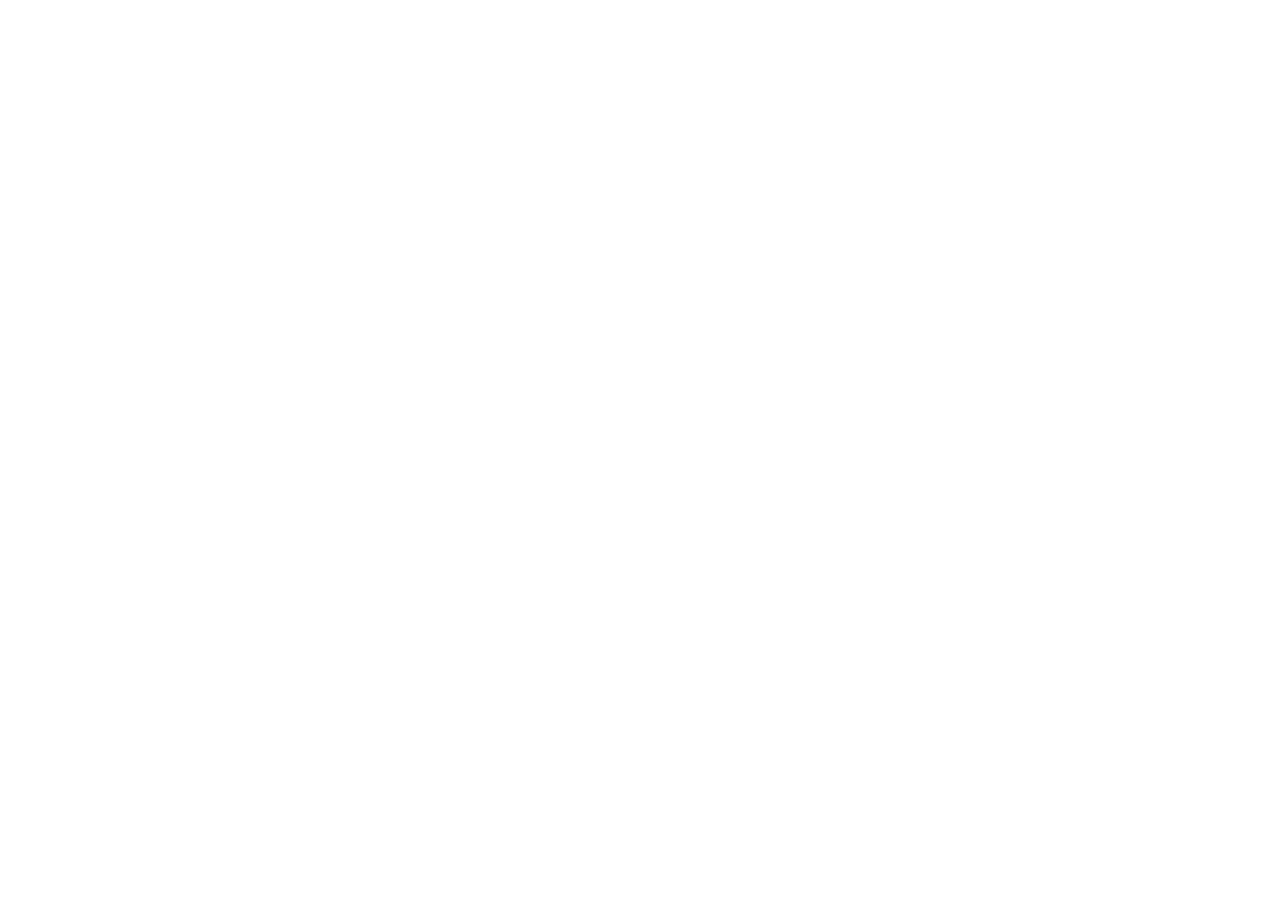
==== Proyecto Final/src/views/3dterrestre.html @ 62eae665 "Add files via upload" ====
<!DOCTYPE html>
<html lang="en">
<head>
    <meta charset="UTF-8">
    <meta name="viewport" content="width=device-width, initial-scale=1.0">
    <title>Cargar Modelo 3D</title>
    
</head>
<body>
    
</body>
</html>
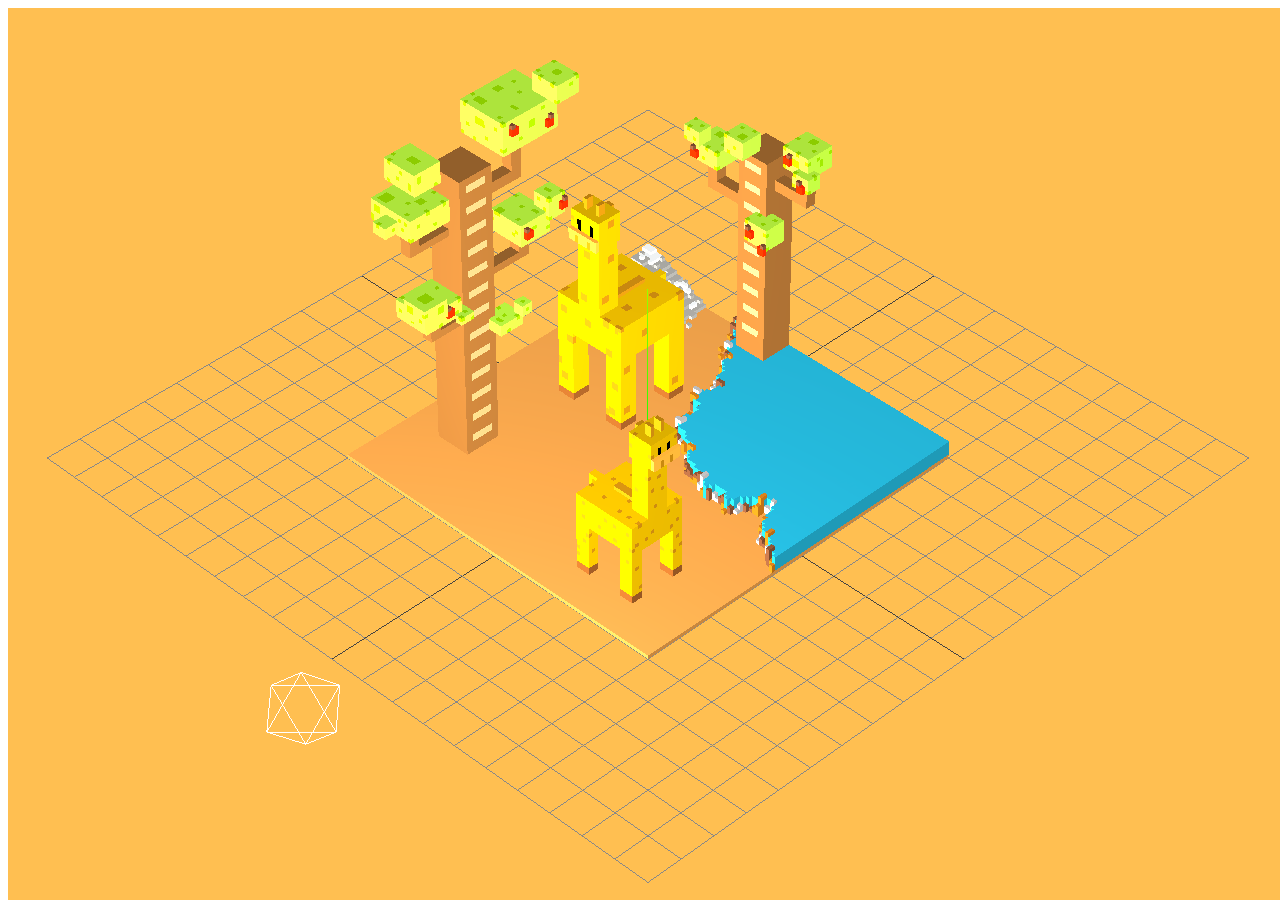
==== commit 0be7705f: "Add files via upload" ====
--- a/Proyecto Final/src/views/3dterrestre.html
+++ b/Proyecto Final/src/views/3dterrestre.html
@@ -1,12 +1,35 @@
 <!DOCTYPE html>
 <html lang="en">
-<head>
-    <meta charset="UTF-8">
-    <meta name="viewport" content="width=device-width, initial-scale=1.0">
-    <title>Cargar Modelo 3D</title>
-    
-</head>
-<body>
-    
-</body>
+  <head>
+    <meta charset="UTF-8" />
+    <meta name="viewport" content="width=device-width, initial-scale=1.0" />
+    <title>Models 3D - USB</title>
+    <link rel="icon" type="image/png" href="src/img/4720458.png" />
+
+    <link
+      href="https://cdn.jsdelivr.net/npm/bootstrap@5.3.1/dist/css/bootstrap.min.css"
+      rel="stylesheet"
+      integrity="sha384-4bw+/aepP/YC94hEpVNVgiZdgIC5+VKNBQNGCHeKRQN+PtmoHDEXuppvnDJzQIu9"
+      crossorigin="anonymous"
+    />
+    <script
+      src="https://cdn.jsdelivr.net/npm/bootstrap@5.3.1/dist/js/bootstrap.bundle.min.js"
+      integrity="sha384-HwwvtgBNo3bZJJLYd8oVXjrBZt8cqVSpeBNS5n7C8IVInixGAoxmnlMuBnhbgrkm"
+      crossorigin="anonymous"
+    ></script>
+
+    <script src="../libs/three.js-master/three.min.js"></script>
+    <script src="../libs/controls/OrbitControls.js"></script>
+
+    <!-- OBJ / MTL -->
+    <script src="../libs/load/OBJLoader.js"></script>
+    <script src="../libs/load/MTLLoader.js"></script>
+
+    <!-- My Logic Document -->
+    <script src="../Js/main3.js"></script>
+    <script src="../Js/load3d.js"></script>
+  </head>
+  <body onload="createThreeJS()">
+    <canvas style="position: fixed" id="app"></canvas>
+  </body>
 </html>
